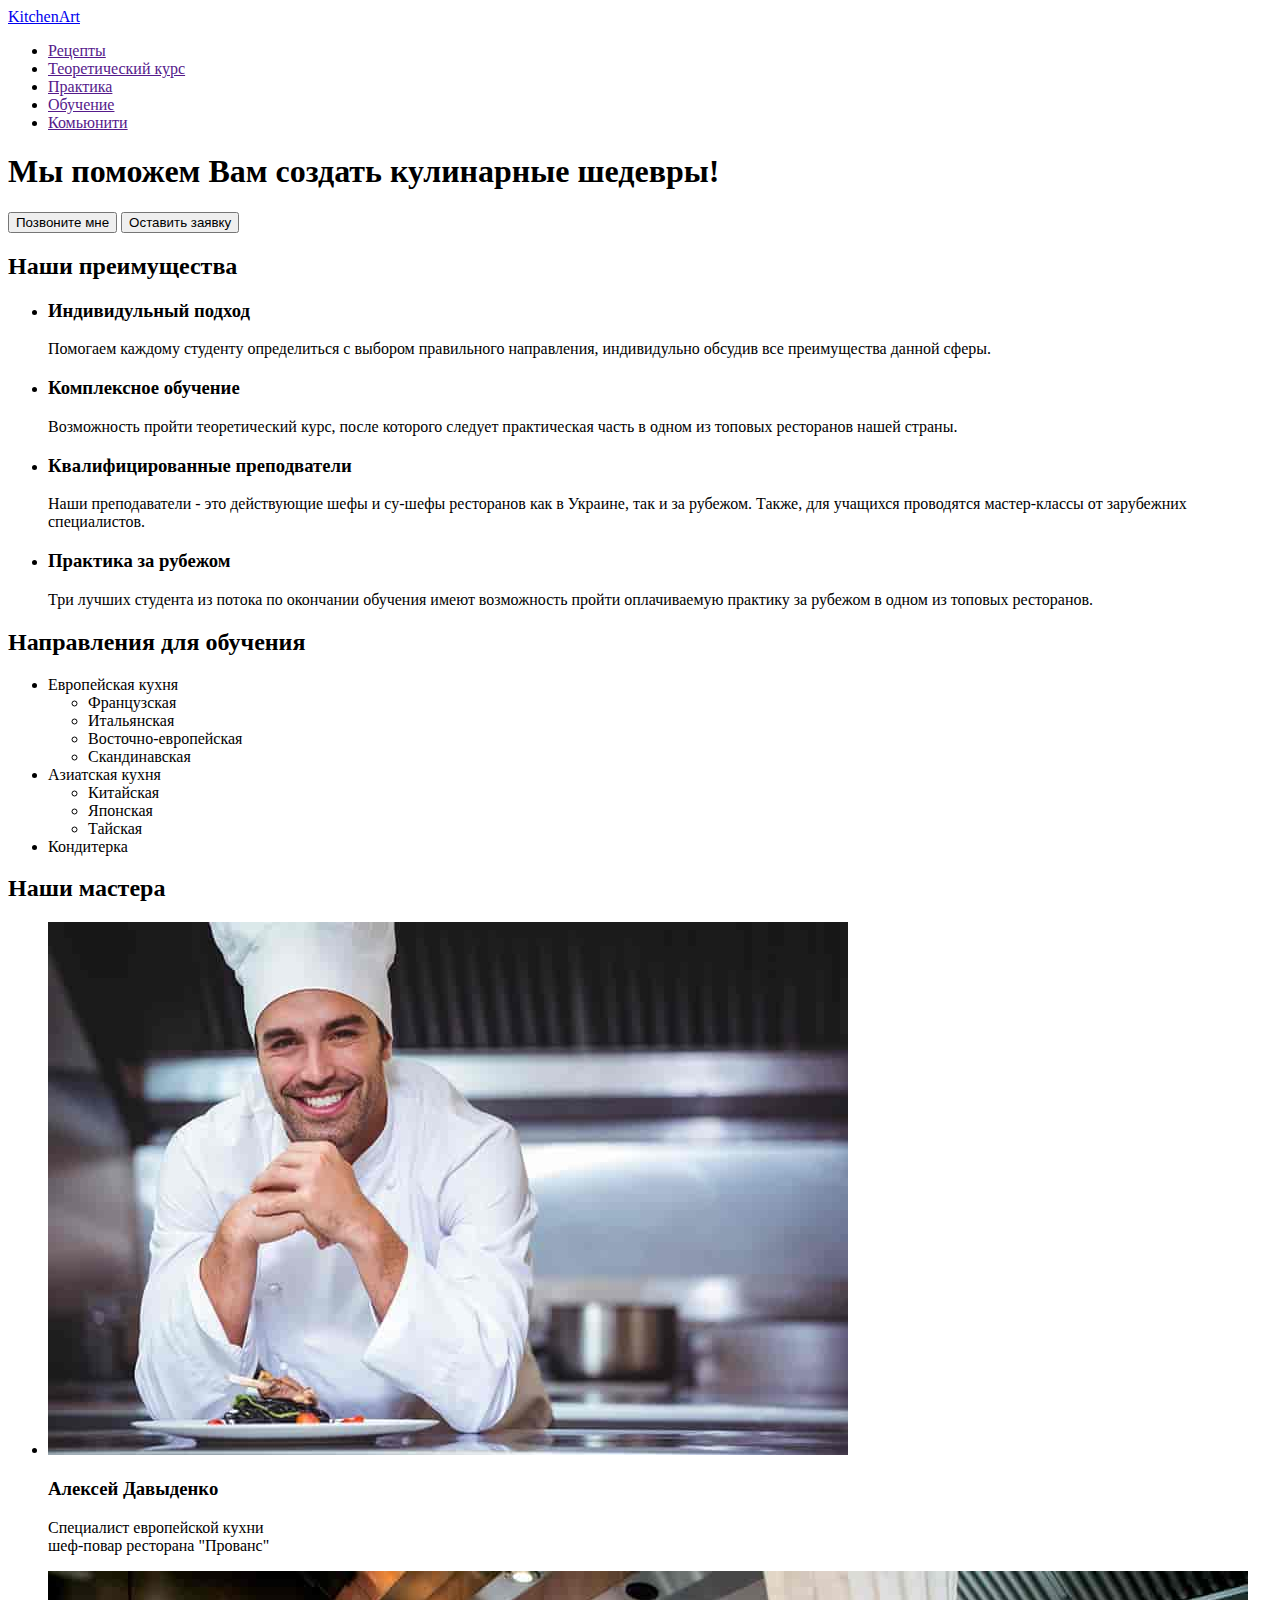
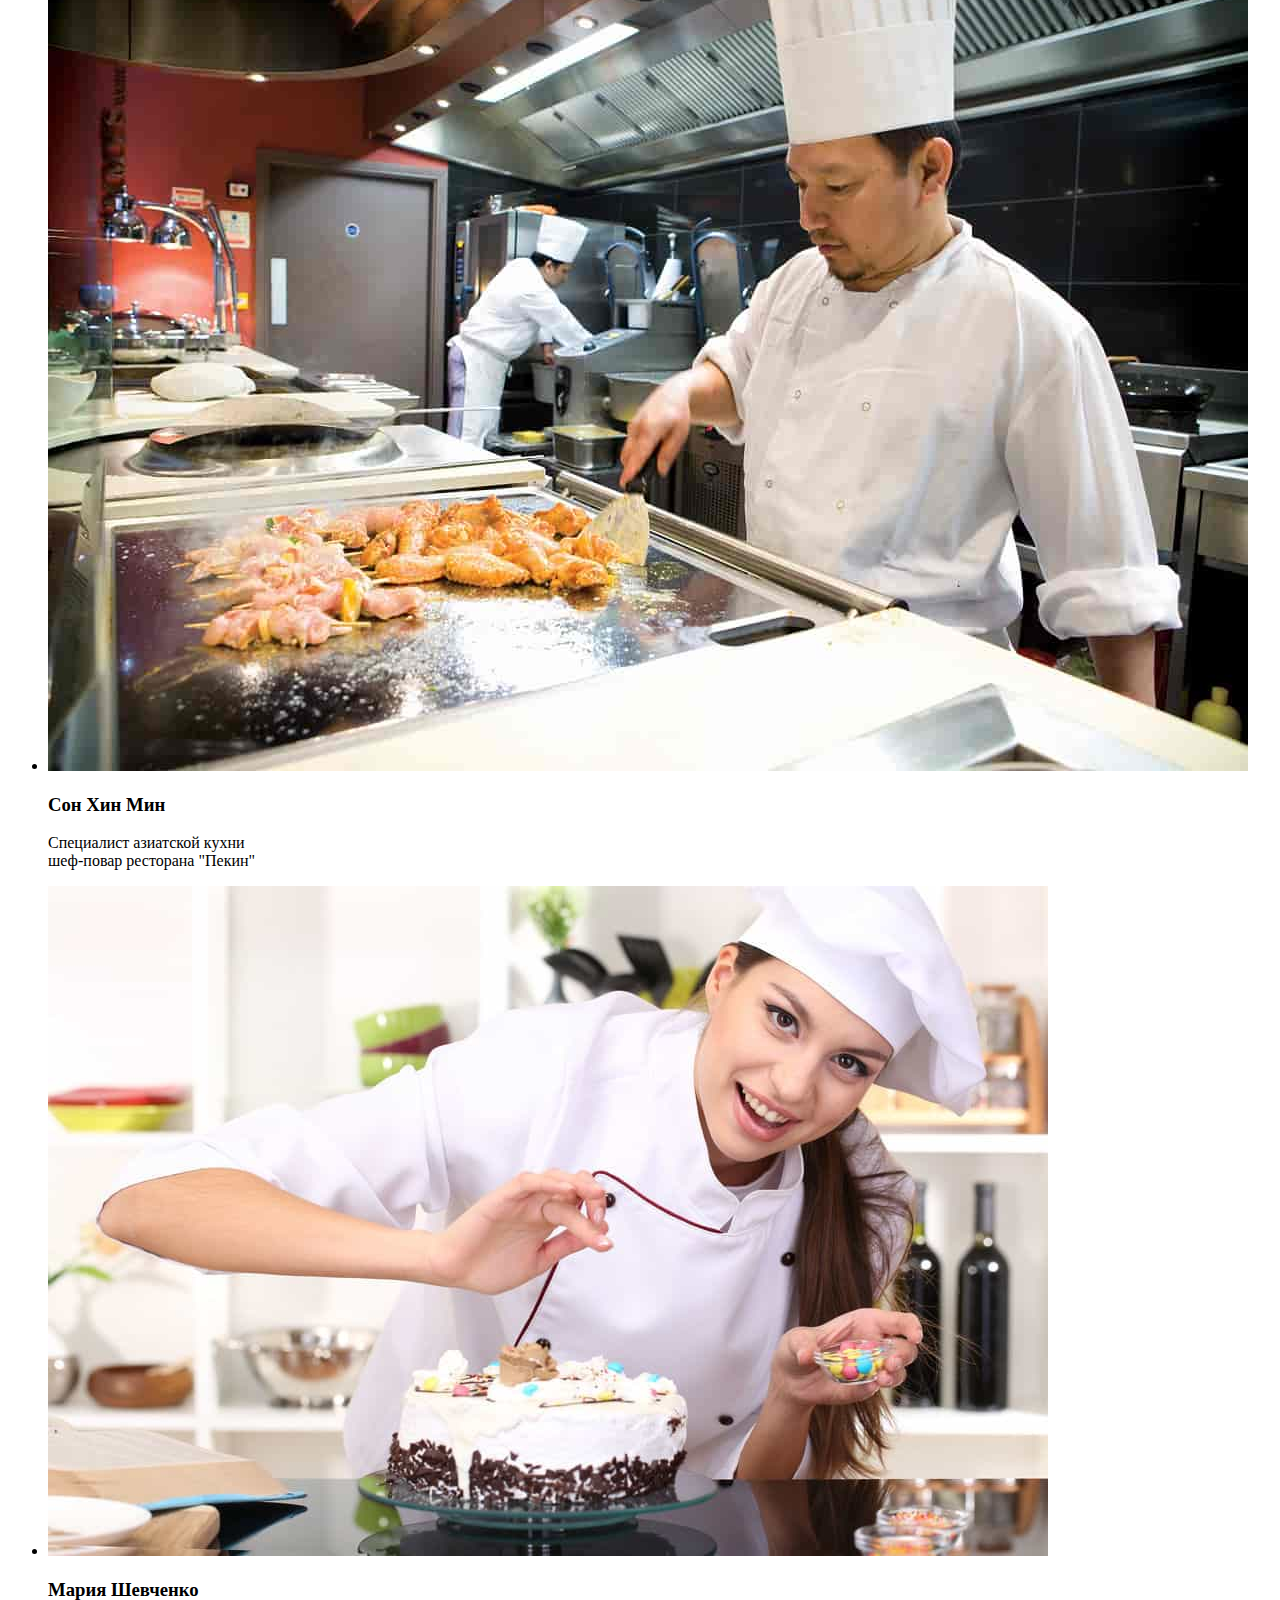
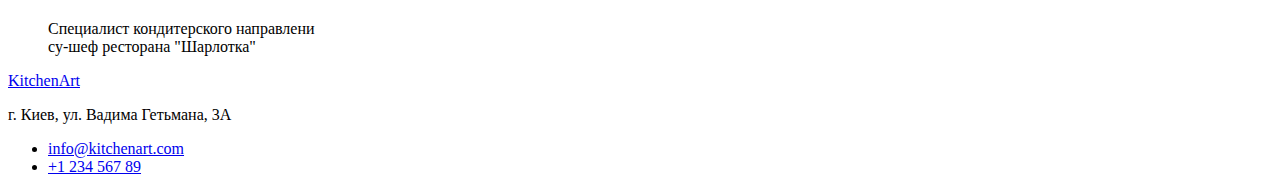
==== index.html @ 57ea6a41 "создает разметку главной страницы" ====
<!DOCTYPE html>
<html lang="ru">
  <head>
    <meta charset="UTF-8" />
    <meta http-equiv="X-UA-Compatible" content="IE=edge" />
    <meta name="viewport" content="width=device-width, initial-scale=1.0" />
    <title lang="en">KitchenArt</title>
  </head>
  <body>
    <header>
      <a href="/index.html">KitchenArt</a>
      <ul>
        <li><a href="">Рецепты</a></li>
        <li><a href="">Теоретический курс</a></li>
        <li><a href="">Практика</a></li>
        <li><a href="">Обучение</a></li>
        <li><a href="">Комьюнити</a></li>
      </ul>
    </header>

    <main>
      <section>
        <h1>Мы поможем Вам создать кулинарные шедевры!</h1>

        <button type="button">Позвоните мне</button>
        <button type="button">Оставить заявку</button>
      </section>

      <section>
        <h2>Наши преимущества</h2>
        <ul>
          <li>
            <h3>Индивидульный подход</h3>
            <p>
              Помогаем каждому студенту определиться с выбором правильного
              направления, индивидульно обсудив все преимущества данной сферы.
            </p>
          </li>
          <li>
            <h3>Комплексное обучение</h3>
            <p>
              Возможность пройти теоретический курс, после которого следует
              практическая часть в одном из топовых ресторанов нашей страны.
            </p>
          </li>
          <li>
            <h3>Квалифицированные преподватели</h3>
            <p>
              Наши преподаватели - это действующие шефы и су-шефы ресторанов как
              в Украине, так и за рубежом. Также, для учащихся проводятся
              мастер-классы от зарубежних специалистов.
            </p>
          </li>
          <li>
            <h3>Практика за рубежом</h3>
            <p>
              Три лучших студента из потока по окончании обучения имеют
              возможность пройти оплачиваемую практику за рубежом в одном из
              топовых ресторанов.
            </p>
          </li>
        </ul>
      </section>

      <section>
        <h2>Направления для обучения</h2>
        <ul>
          <li>Европейская кухня</li>
          <ul>
            <li>Французская</li>
            <li>Итальянская</li>
            <li>Восточно-европейская</li>
            <li>Скандинавская</li>
          </ul>
          <li>Азиатская кухня</li>
          <ul>
            <li>Китайская</li>
            <li>Японская</li>
            <li>Тайская</li>
          </ul>
          <li>Кондитерка</li>
        </ul>
      </section>

      <section>
        <h2>Наши мастера</h2>
        <ul>
          <li>
            <img src="./img/повар1.jpg" alt="повар европейской кухни" />
            <h3>Алексей Давыденко</h3>
            <p>
              Специалист европейской кухни <br />
              шеф-повар ресторана "Прованс"
            </p>
          </li>
          <li>
            <img src="./img/повар2.jpg" alt="повар азиатской кухни" />
            <h3>Сон Хин Мин</h3>
            <p>
              Специалист азиатской кухни <br />
              шеф-повар ресторана "Пекин"
            </p>
          </li>
          <li>
            <img src="./img/кондитер.jpg" alt="женщина-кондитер" />
            <h3>Мария Шевченко</h3>
            <p>
              Специалист кондитерского направлени <br />
              су-шеф ресторана "Шарлотка"
            </p>
          </li>
        </ul>
      </section>
    </main>

    <footer>
      <a href="/index.html">KitchenArt</a>
      <adress>
        <p>г. Киев, ул. Вадима Гетьмана, 3А</p>
        <ul>
          <li><a href="mailto:info@kitchenart.com">info@kitchenart.com</a></li>
          <li><a href="tel:+123456789">+1 234 567 89</a></li>
        </ul>
      </adress>
    </footer>
  </body>
</html>
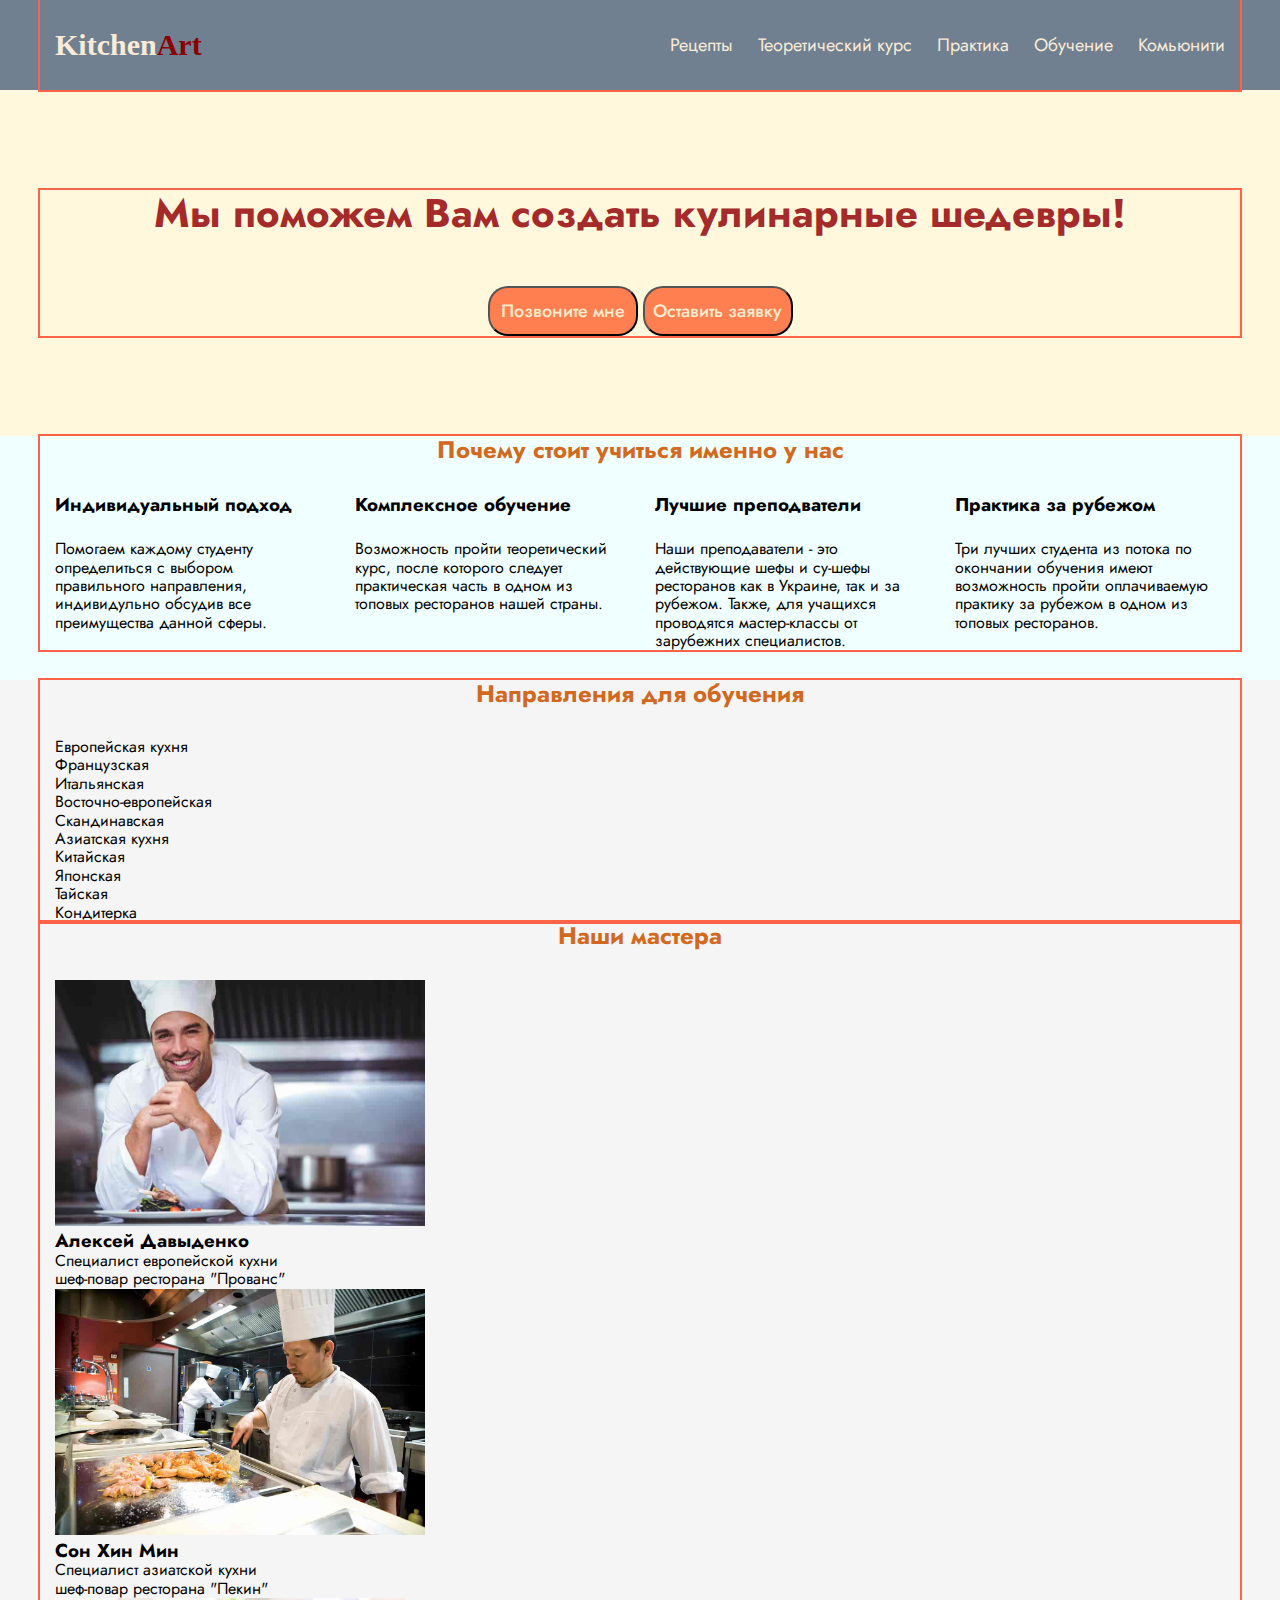
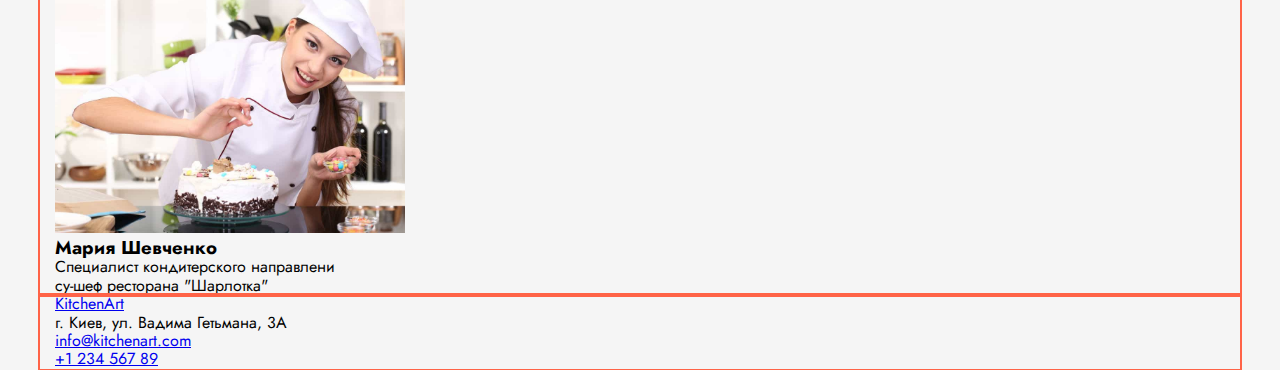
==== commit 7c862242: "создает часть стилей главной страницы" ====
--- a/index.html
+++ b/index.html
@@ -5,123 +5,168 @@
     <meta http-equiv="X-UA-Compatible" content="IE=edge" />
     <meta name="viewport" content="width=device-width, initial-scale=1.0" />
     <title lang="en">KitchenArt</title>
+    <link rel="preconnect" href="https://fonts.googleapis.com" />
+    <link rel="preconnect" href="https://fonts.gstatic.com" crossorigin />
+    <link
+      href="https://fonts.googleapis.com/css2?family=Jost:wght@400;700&family=Roboto+Slab:wght@700&display=swap"
+      rel="stylesheet"
+    />
+    <link
+      rel="stylesheet"
+      href="https://cdnjs.cloudflare.com/ajax/libs/modern-normalize/1.1.0/modern-normalize.min.css"
+    />
+
+    <link rel="stylesheet" href="./css/styles.css"
   </head>
   <body>
-    <header>
-      <a href="/index.html">KitchenArt</a>
-      <ul>
-        <li><a href="">Рецепты</a></li>
-        <li><a href="">Теоретический курс</a></li>
-        <li><a href="">Практика</a></li>
-        <li><a href="">Обучение</a></li>
-        <li><a href="">Комьюнити</a></li>
-      </ul>
+    <!-- Шапка сайта -->
+
+    <header class="header-site">
+      <div class="container header">
+        <a class="logo-icon link" href="/index.html"
+          >Kitchen<span class="logo-part">Art</span></a
+        >
+        <ul class="list menu">
+          <li class="item nav"><a class="link nav" href="">Рецепты</a></li>
+          <li class="item nav">
+            <a class="link nav" href="">Теоретический курс</a>
+          </li>
+          <li class="item nav"><a class="link nav" href="">Практика</a></li>
+          <li class="item nav"><a class="link nav" href="">Обучение</a></li>
+          <li class="item nav"><a class="link nav" href="">Комьюнити</a></li>
+        </ul>
+      </div>
     </header>
 
     <main>
-      <section>
-        <h1>Мы поможем Вам создать кулинарные шедевры!</h1>
+      <section class="section hero">
+        <div class="container hero">
+          <h1 class="title hero">Мы поможем Вам создать кулинарные шедевры!</h1>
 
-        <button type="button">Позвоните мне</button>
-        <button type="button">Оставить заявку</button>
+          <button class="button hero" type="button">Позвоните мне</button>
+          <button class="button hero" type="button">Оставить заявку</button>
+        </div>
+      </section>
+
+      <!-- Наши преимущества -->
+      <section class="section benefits">
+        <div class="container benefits">
+          <h2 class="title section">Почему стоит учиться именно у нас</h2>
+          <ul class="list benefits">
+            <li class="item benefits">
+              <h3 class="title benefits">Индивидуальный подход</h3>
+              <p class="text benefits">
+                Помогаем каждому студенту определиться с выбором правильного
+                направления, индивидульно обсудив все преимущества данной сферы.
+              </p>
+            </li>
+            <li class="item benefits">
+              <h3 class="title benefits">Комплексное обучение</h3>
+              <p class="text benefits">
+                Возможность пройти теоретический курс, после которого следует
+                практическая часть в одном из топовых ресторанов нашей страны.
+              </p>
+            </li>
+            <li class="item benefits">
+              <h3 class="title benefits">Лучшие преподватели</h3>
+              <p class="text benefits">
+                Наши преподаватели - это действующие шефы и су-шефы ресторанов
+                как в Украине, так и за рубежом. Также, для учащихся проводятся
+                мастер-классы от зарубежних специалистов.
+              </p>
+            </li>
+            <li class="item benefits">
+              <h3 class="title benefits">Практика за рубежом</h3>
+              <p class="text benefits">
+                Три лучших студента из потока по окончании обучения имеют
+                возможность пройти оплачиваемую практику за рубежом в одном из
+                топовых ресторанов.
+              </p>
+            </li>
+          </ul>
+        </div>
       </section>
 
       <section>
-        <h2>Наши преимущества</h2>
-        <ul>
-          <li>
-            <h3>Индивидульный подход</h3>
-            <p>
-              Помогаем каждому студенту определиться с выбором правильного
-              направления, индивидульно обсудив все преимущества данной сферы.
-            </p>
-          </li>
-          <li>
-            <h3>Комплексное обучение</h3>
-            <p>
-              Возможность пройти теоретический курс, после которого следует
-              практическая часть в одном из топовых ресторанов нашей страны.
-            </p>
-          </li>
-          <li>
-            <h3>Квалифицированные преподватели</h3>
-            <p>
-              Наши преподаватели - это действующие шефы и су-шефы ресторанов как
-              в Украине, так и за рубежом. Также, для учащихся проводятся
-              мастер-классы от зарубежних специалистов.
-            </p>
-          </li>
-          <li>
-            <h3>Практика за рубежом</h3>
-            <p>
-              Три лучших студента из потока по окончании обучения имеют
-              возможность пройти оплачиваемую практику за рубежом в одном из
-              топовых ресторанов.
-            </p>
-          </li>
-        </ul>
+        <div class="container">
+          <h2 class="title section">Направления для обучения</h2>
+          <ul class="list">
+            <li>Европейская кухня</li>
+            <ul class="list">
+              <li>Французская</li>
+              <li>Итальянская</li>
+              <li>Восточно-европейская</li>
+              <li>Скандинавская</li>
+            </ul>
+            <li>Азиатская кухня</li>
+            <ul class="list">
+              <li>Китайская</li>
+              <li>Японская</li>
+              <li>Тайская</li>
+            </ul>
+            <li>Кондитерка</li>
+          </ul>
+        </div>
       </section>
 
       <section>
-        <h2>Направления для обучения</h2>
-        <ul>
-          <li>Европейская кухня</li>
-          <ul>
-            <li>Французская</li>
-            <li>Итальянская</li>
-            <li>Восточно-европейская</li>
-            <li>Скандинавская</li>
+        <div class="container">
+          <h2 class="title section">Наши мастера</h2>
+          <ul class="list">
+            <li>
+              <img
+                src="./img/повар1.jpg"
+                alt="повар европейской кухни"
+                width="370"
+              />
+              <h3>Алексей Давыденко</h3>
+              <p>
+                Специалист европейской кухни <br />
+                шеф-повар ресторана "Прованс"
+              </p>
+            </li>
+            <li>
+              <img
+                src="./img/повар2.jpg"
+                alt="повар азиатской кухни"
+                width="370"
+              />
+              <h3>Сон Хин Мин</h3>
+              <p>
+                Специалист азиатской кухни <br />
+                шеф-повар ресторана "Пекин"
+              </p>
+            </li>
+            <li>
+              <img
+                src="./img/кондитер.jpg"
+                alt="женщина-кондитер"
+                width="350"
+              />
+              <h3>Мария Шевченко</h3>
+              <p>
+                Специалист кондитерского направлени <br />
+                су-шеф ресторана "Шарлотка"
+              </p>
+            </li>
           </ul>
-          <li>Азиатская кухня</li>
-          <ul>
-            <li>Китайская</li>
-            <li>Японская</li>
-            <li>Тайская</li>
-          </ul>
-          <li>Кондитерка</li>
-        </ul>
-      </section>
-
-      <section>
-        <h2>Наши мастера</h2>
-        <ul>
-          <li>
-            <img src="./img/повар1.jpg" alt="повар европейской кухни" />
-            <h3>Алексей Давыденко</h3>
-            <p>
-              Специалист европейской кухни <br />
-              шеф-повар ресторана "Прованс"
-            </p>
-          </li>
-          <li>
-            <img src="./img/повар2.jpg" alt="повар азиатской кухни" />
-            <h3>Сон Хин Мин</h3>
-            <p>
-              Специалист азиатской кухни <br />
-              шеф-повар ресторана "Пекин"
-            </p>
-          </li>
-          <li>
-            <img src="./img/кондитер.jpg" alt="женщина-кондитер" />
-            <h3>Мария Шевченко</h3>
-            <p>
-              Специалист кондитерского направлени <br />
-              су-шеф ресторана "Шарлотка"
-            </p>
-          </li>
-        </ul>
+        </div>
       </section>
     </main>
 
     <footer>
-      <a href="/index.html">KitchenArt</a>
-      <adress>
-        <p>г. Киев, ул. Вадима Гетьмана, 3А</p>
-        <ul>
-          <li><a href="mailto:info@kitchenart.com">info@kitchenart.com</a></li>
-          <li><a href="tel:+123456789">+1 234 567 89</a></li>
-        </ul>
-      </adress>
+      <div class="container">
+        <a href="/index.html">KitchenArt</a>
+        <adress>
+          <p>г. Киев, ул. Вадима Гетьмана, 3А</p>
+          <ul class="list">
+            <li>
+              <a href="mailto:info@kitchenart.com">info@kitchenart.com</a>
+            </li>
+            <li><a href="tel:+123456789">+1 234 567 89</a></li>
+          </ul>
+        </adress>
+      </div>
     </footer>
   </body>
 </html>
--- a/css/styles.css
+++ b/css/styles.css
@@ -0,0 +1,146 @@
+body {
+    margin: 0;
+    font-family: 'Jost', sans-serif;
+    background-color:whitesmoke;
+}
+    
+/* Утилиты */
+h1, h2, h3, h4, h5, h6,
+p {
+    margin:0;
+    padding: 0;
+}
+
+
+.list {
+    list-style: none;
+    padding: 0;
+    margin: 0;
+}
+
+.link {
+    text-decoration: none;
+}
+
+.container {
+    width: 1200px;
+    margin-left: auto;
+    margin-right: auto;
+    padding-left: 15px;
+    padding-right: 15px;
+    outline: 2px solid tomato;
+}
+
+
+  /* Хедер */
+
+.header-site {
+    background-color:slategray;
+}
+
+.container.header {
+    display: flex;
+    height: 90px;
+    align-items: center;
+}
+
+.logo-icon {
+    font-weight: bold;
+    font-size: 30px;
+    font-family: 'Roboto+Slab', serif ;
+    color:antiquewhite;
+}
+
+.logo-part {
+    color:darkred;  
+}
+
+.list.menu {
+    display: flex;
+    margin-left: auto;
+}
+
+.item.nav {
+    margin-right: 25px;
+}
+
+.item.nav:last-child {
+    margin-right: 0px;
+}
+
+.link.nav {
+    display: block;
+    padding-top: 25px;
+    padding-bottom: 25px;
+    color:antiquewhite;
+    font-size: 18px;  
+}
+
+.link.nav:hover,
+.link.nav:focus {
+color: coral;
+}
+
+.section.hero {
+    text-align: center;
+    padding-top: 100px;
+    padding-bottom: 100px;
+    background-color:cornsilk;
+}
+
+.title.hero {
+    font-size: 40px;
+    color: brown;
+    margin-bottom: 50px;
+}
+
+.button.hero {  
+    border-radius: 20px;
+     min-width: 150px;
+    min-height: 50px;
+    font-weight: 500;
+    background-color:coral;
+    color: blanchedalmond ;
+    font-size: 18px;
+    cursor: pointer;
+}
+
+.button.hero:hover,
+.button.hero:focus {
+    background-color:slategray;
+    color: black;
+}
+
+.section.benefits {
+    background-color: azure;
+    padding-bottom: 30px;
+}
+
+.title.section {
+    color:chocolate;
+    text-align: center;
+    margin-bottom: 30px;
+}
+
+.list.benefits {
+    display: flex;
+    flex-wrap: wrap;
+}
+
+.item.benefits {
+    width: 270px;
+    margin-right: 30px;
+}
+
+.item.benefits:last-child {
+    margin-right: 0;
+}
+
+
+.title.benefits {
+    margin-bottom: 25px;
+}
+
+
+
+
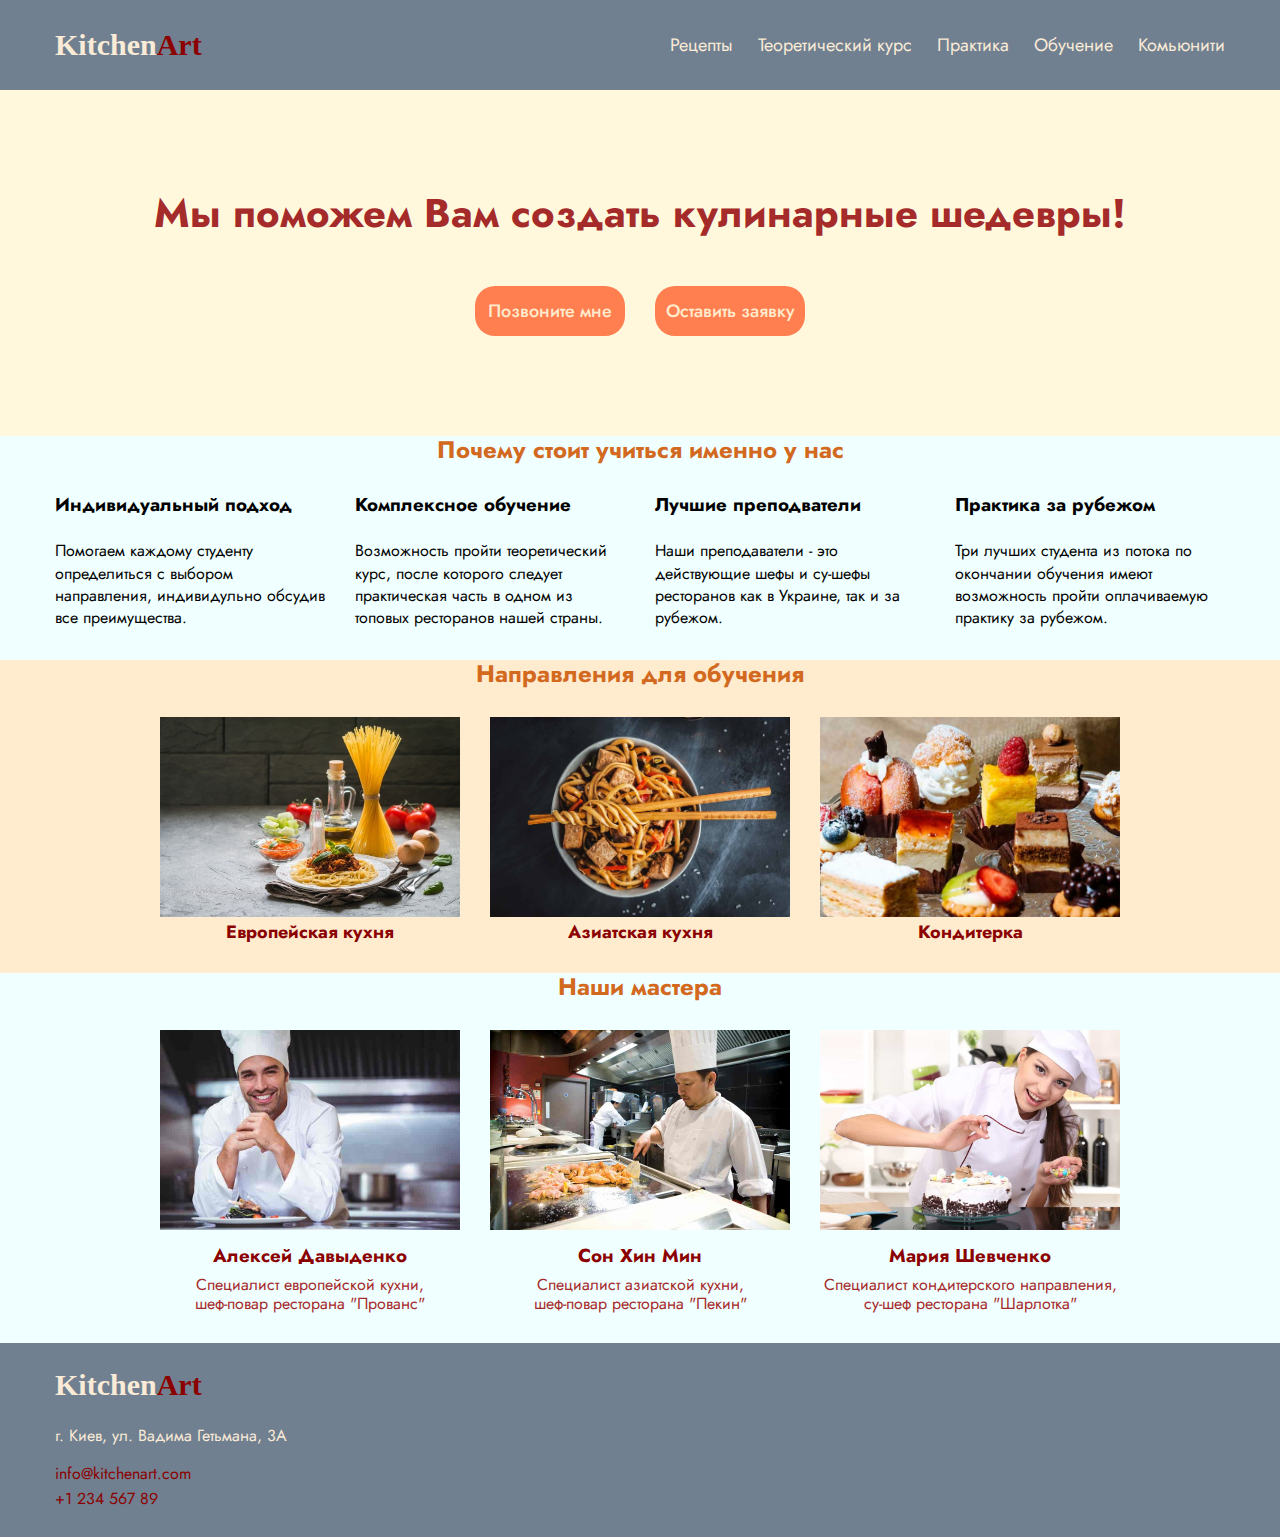
==== commit b4c58a31: "добавляет стили геометрию на главную страницу" ====
--- a/index.html
+++ b/index.html
@@ -56,8 +56,8 @@
             <li class="item benefits">
               <h3 class="title benefits">Индивидуальный подход</h3>
               <p class="text benefits">
-                Помогаем каждому студенту определиться с выбором правильного
-                направления, индивидульно обсудив все преимущества данной сферы.
+                Помогаем каждому студенту определиться с выбором направления,
+                индивидульно обсудив все преимущества.
               </p>
             </li>
             <li class="item benefits">
@@ -71,81 +71,105 @@
               <h3 class="title benefits">Лучшие преподватели</h3>
               <p class="text benefits">
                 Наши преподаватели - это действующие шефы и су-шефы ресторанов
-                как в Украине, так и за рубежом. Также, для учащихся проводятся
-                мастер-классы от зарубежних специалистов.
+                как в Украине, так и за рубежом.
               </p>
             </li>
             <li class="item benefits">
               <h3 class="title benefits">Практика за рубежом</h3>
               <p class="text benefits">
                 Три лучших студента из потока по окончании обучения имеют
-                возможность пройти оплачиваемую практику за рубежом в одном из
-                топовых ресторанов.
-              </p>
-            </li>
-          </ul>
-        </div>
-      </section>
-
-      <section>
-        <div class="container">
+                возможность пройти оплачиваемую практику за рубежом.
+              </p>
+            </li>
+          </ul>
+        </div>
+      </section>
+
+      <!-- __________________________
+
+      Направления для обученияя
+      __________________________ -->
+
+      <section class="section ways">
+        <div class="container ways">
           <h2 class="title section">Направления для обучения</h2>
-          <ul class="list">
-            <li>Европейская кухня</li>
-            <ul class="list">
-              <li>Французская</li>
-              <li>Итальянская</li>
-              <li>Восточно-европейская</li>
-              <li>Скандинавская</li>
-            </ul>
-            <li>Азиатская кухня</li>
-            <ul class="list">
-              <li>Китайская</li>
-              <li>Японская</li>
-              <li>Тайская</li>
-            </ul>
-            <li>Кондитерка</li>
-          </ul>
-        </div>
-      </section>
-
-      <section>
-        <div class="container">
+          <ul class="list ways">
+            <li class="item ways">
+              <img
+                src="./img/европейская.jpg"
+                alt="блюдо европейской кухни"
+                width="300"
+                height="200"
+              />
+              Европейская кухня
+            </li>
+
+            <li class="item ways">
+              <img
+                src="./img/азиатская.jpg"
+                alt="блюдо азиатской кухни"
+                width="300"
+                height="200"
+              />Азиатская кухня
+            </li>
+
+            <li class="item ways">
+              <img
+                src="./img/кондитерка.jpg"
+                alt="пирожные"
+                width="300"
+                height="200"
+              />Кондитерка
+            </li>
+          </ul>
+        </div>
+      </section>
+
+      <!-- __________________________
+
+      Наши мастера
+      __________________________ -->
+
+      <section class="section masters">
+        <div class="container masters">
           <h2 class="title section">Наши мастера</h2>
-          <ul class="list">
-            <li>
+          <ul class="list masters">
+            <li class="item masters">
               <img
                 src="./img/повар1.jpg"
                 alt="повар европейской кухни"
-                width="370"
-              />
-              <h3>Алексей Давыденко</h3>
-              <p>
-                Специалист европейской кухни <br />
+                width="300"
+                height="200"
+              />
+              <h3 class="title masters">Алексей Давыденко</h3>
+              <p class="text masters">
+                Специалист европейской кухни, <br />
                 шеф-повар ресторана "Прованс"
               </p>
             </li>
-            <li>
+            <li class="item masters">
               <img
                 src="./img/повар2.jpg"
                 alt="повар азиатской кухни"
-                width="370"
-              />
-              <h3>Сон Хин Мин</h3>
-              <p>
-                Специалист азиатской кухни <br />
+                width="300"
+                height="200"
+              />
+              <h3 class="title masters">Сон Хин Мин</h3>
+              <p class="text masters">
+                Специалист азиатской кухни, <br />
                 шеф-повар ресторана "Пекин"
               </p>
             </li>
-            <li>
+            <li class="item masters">
               <img
                 src="./img/кондитер.jpg"
                 alt="женщина-кондитер"
-                width="350"
-              />
-              <h3>Мария Шевченко</h3>
-              <p>
-                Специалист кондитерского направлени <br />
+                width="300"
+                height="200"
+              />
+              <h3 class="title masters">Мария Шевченко</h3>
+              <p class="text masters">
+                Специалист кондитерского направления, <br />
                 су-шеф ресторана "Шарлотка"
               </p>
             </li>
@@ -154,16 +178,22 @@
       </section>
     </main>
 
-    <footer>
-      <div class="container">
-        <a href="/index.html">KitchenArt</a>
-        <adress>
-          <p>г. Киев, ул. Вадима Гетьмана, 3А</p>
-          <ul class="list">
-            <li>
-              <a href="mailto:info@kitchenart.com">info@kitchenart.com</a>
-            </li>
-            <li><a href="tel:+123456789">+1 234 567 89</a></li>
+    <footer class="section footer">
+      <div class="container footer">
+        <a class="logo-icon link" href="/index.html"
+          >Kitchen<span class="logo-part">Art</span></a
+        >
+        <adress class="adress footer">
+          <p class="text footer">г. Киев, ул. Вадима Гетьмана, 3А</p>
+          <ul class="list footer">
+            <li class="item footer">
+              <a class="link adress" href="mailto:info@kitchenart.com"
+                >info@kitchenart.com</a
+              >
+            </li>
+            <li class="item footer">
+              <a class="link adress" href="tel:+123456789">+1 234 567 89</a>
+            </li>
           </ul>
         </adress>
       </div>
--- a/css/styles.css
+++ b/css/styles.css
@@ -28,7 +28,7 @@
     margin-right: auto;
     padding-left: 15px;
     padding-right: 15px;
-    outline: 2px solid tomato;
+    /* outline: 2px solid tomato; */
 }
 
 
@@ -45,6 +45,7 @@
 }
 
 .logo-icon {
+    display: block;
     font-weight: bold;
     font-size: 30px;
     font-family: 'Roboto+Slab', serif ;
@@ -95,14 +96,20 @@
 }
 
 .button.hero {  
+    margin-right: 25px;
     border-radius: 20px;
      min-width: 150px;
     min-height: 50px;
     font-weight: 500;
     background-color:coral;
+    border-color: transparent;
     color: blanchedalmond ;
     font-size: 18px;
     cursor: pointer;
+}
+
+.button.hero:last-child {
+    margin-right: 0;
 }
 
 .button.hero:hover,
@@ -141,6 +148,93 @@
     margin-bottom: 25px;
 }
 
-
-
-
+.text.benefits {
+    line-height: 1.4;
+}
+
+
+.section.ways {
+    padding-bottom: 30px;
+    background-color: blanchedalmond;
+}
+
+.list.ways {
+    display: flex;
+    flex-wrap: wrap;
+    justify-content: center;
+    text-align: center;
+}
+
+.item.ways {
+    width:300px;
+    margin-right:30px;
+    color:darkred;
+    font-weight: bold;
+    font-size: 18px;
+}
+
+.item.ways:last-child {
+    margin-right: 0;
+}
+
+.section.masters {
+    background-color: azure;
+    padding-bottom: 30px;
+}
+
+.container.masters {
+    text-align: center;
+}
+
+.list.masters {
+    display: flex;
+    flex-wrap: wrap;
+    justify-content: center;
+}
+
+.item.masters {
+    margin-right:30px;
+}
+
+.item.masters:last-child {
+    margin-right: 0;
+}
+
+.title.masters {
+    margin-top: 10px;
+    margin-bottom: 10px;
+    color: darkred;
+}
+
+.text.masters {
+    color: brown;
+}
+
+.section.footer {
+    padding-top: 25px;
+    padding-bottom: 25px;
+    background-color: slategray;
+}
+
+
+.container.footer > .logo-icon {
+    margin-bottom: 25px;
+}
+
+
+.text.footer {
+    color:antiquewhite;
+    margin-bottom: 15px;
+}
+
+.link.adress {
+    font-size: 16px;
+    line-height: 1.6;
+    color: darkred; 
+}
+
+
+
+
+
+
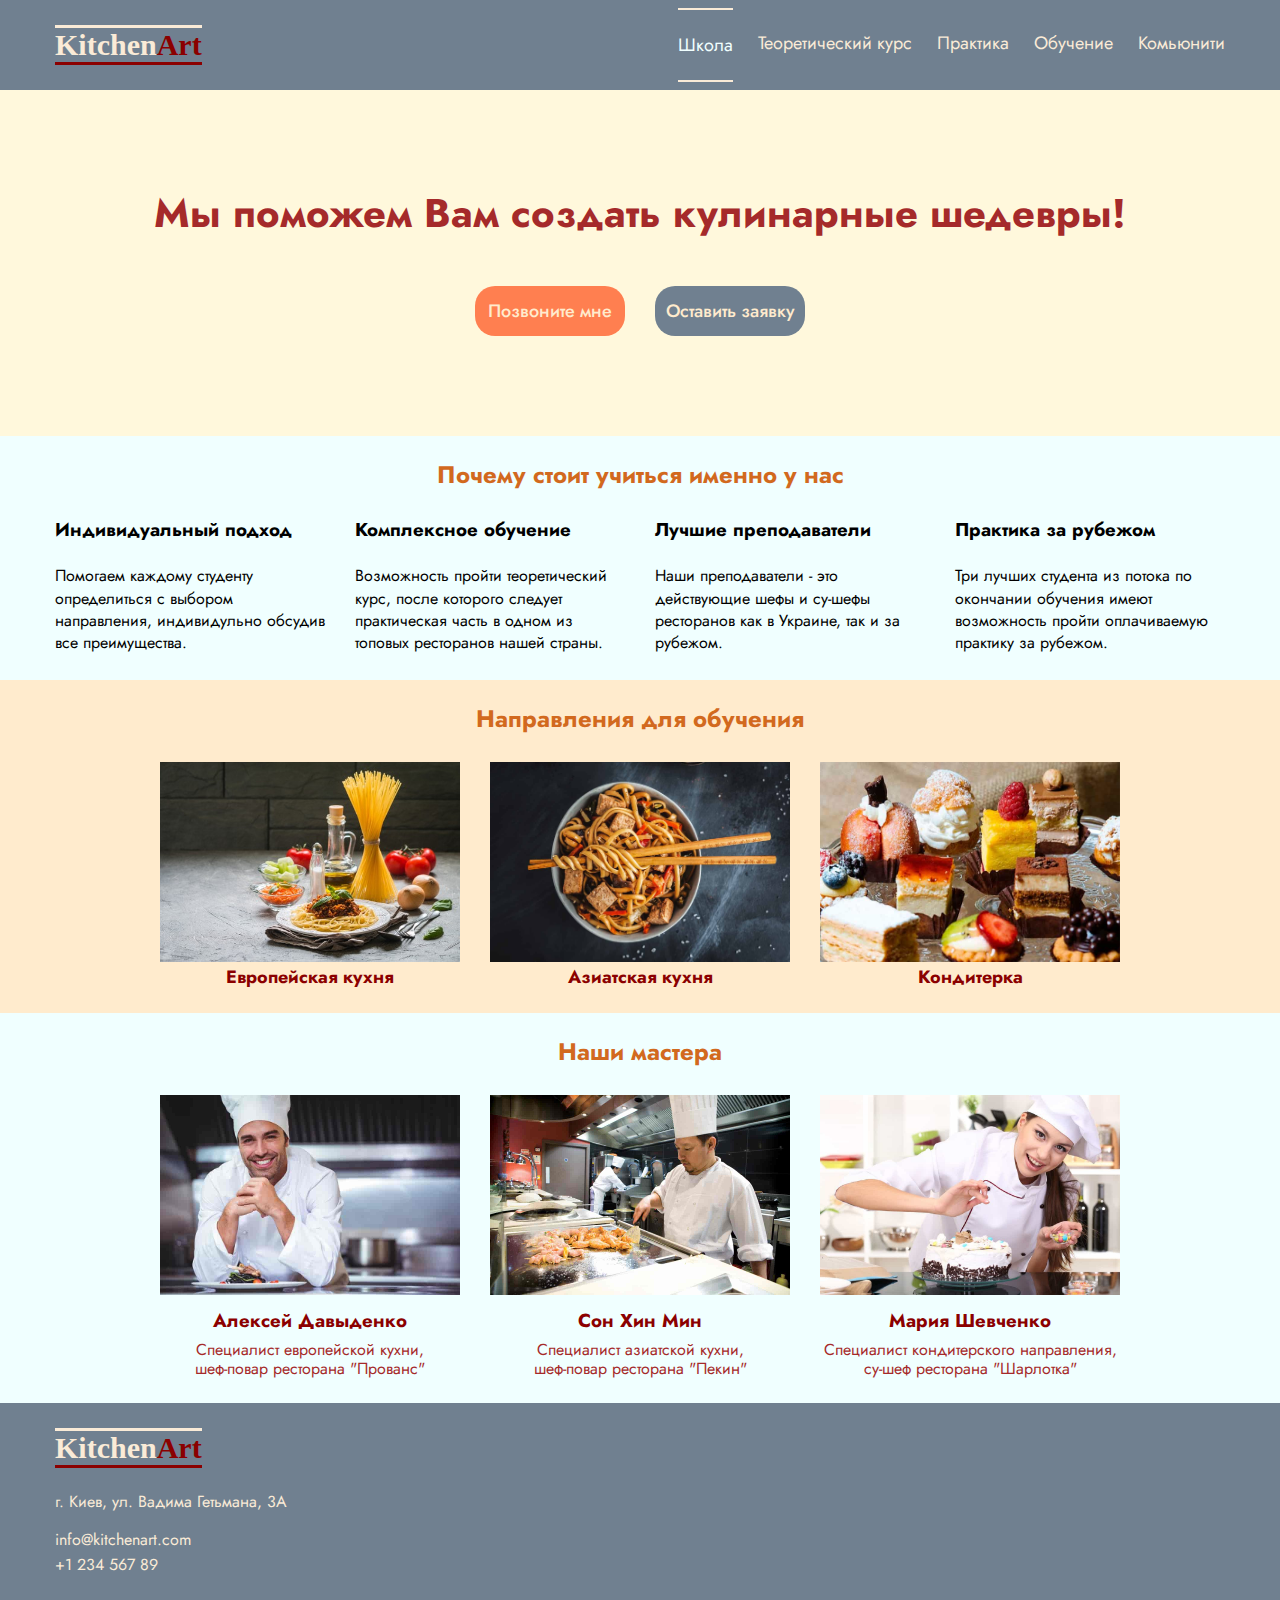
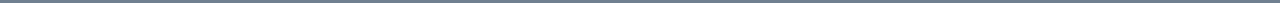
==== commit a364d6be: "редактирует файл" ====
--- a/index.html
+++ b/index.html
@@ -27,9 +27,11 @@
           >Kitchen<span class="logo-part">Art</span></a
         >
         <ul class="list menu">
-          <li class="item nav"><a class="link nav" href="">Рецепты</a></li>
           <li class="item nav">
-            <a class="link nav" href="">Теоретический курс</a>
+            <a class="link nav current" href="./index.html">Школа</a>
+          </li>
+          <li class="item nav">
+            <a class="link nav" href="./theory.html">Теоретический курс</a>
           </li>
           <li class="item nav"><a class="link nav" href="">Практика</a></li>
           <li class="item nav"><a class="link nav" href="">Обучение</a></li>
@@ -43,8 +45,10 @@
         <div class="container hero">
           <h1 class="title hero">Мы поможем Вам создать кулинарные шедевры!</h1>
 
-          <button class="button hero" type="button">Позвоните мне</button>
-          <button class="button hero" type="button">Оставить заявку</button>
+          <button class="button-hero" type="button">Позвоните мне</button>
+          <button class="button-hero other" type="button">
+            Оставить заявку
+          </button>
         </div>
       </section>
 
@@ -68,7 +72,7 @@
               </p>
             </li>
             <li class="item benefits">
-              <h3 class="title benefits">Лучшие преподватели</h3>
+              <h3 class="title benefits">Лучшие преподаватели</h3>
               <p class="text benefits">
                 Наши преподаватели - это действующие шефы и су-шефы ресторанов
                 как в Украине, так и за рубежом.
@@ -177,6 +181,11 @@
         </div>
       </section>
     </main>
+
+    <!-- __________________________
+
+    Футер
+    ___________________________ -->
 
     <footer class="section footer">
       <div class="container footer">
--- a/css/styles.css
+++ b/css/styles.css
@@ -45,8 +45,10 @@
 }
 
 .logo-icon {
-    display: block;
+    display: inline-block;
     font-weight: bold;
+    border-top: 3px solid antiquewhite;
+    border-bottom: 3px solid  darkred;
     font-size: 30px;
     font-family: 'Roboto+Slab', serif ;
     color:antiquewhite;
@@ -64,6 +66,7 @@
 .item.nav {
     margin-right: 25px;
 }
+
 
 .item.nav:last-child {
     margin-right: 0px;
@@ -80,6 +83,12 @@
 .link.nav:hover,
 .link.nav:focus {
 color: coral;
+}
+
+.item.nav .current {
+    border-bottom: 2px solid antiquewhite;
+    border-top: 2px solid antiquewhite;
+    color:azure;
 }
 
 .section.hero {
@@ -95,7 +104,7 @@
     margin-bottom: 50px;
 }
 
-.button.hero {  
+.button-hero {  
     margin-right: 25px;
     border-radius: 20px;
      min-width: 150px;
@@ -108,19 +117,31 @@
     cursor: pointer;
 }
 
-.button.hero:last-child {
-    margin-right: 0;
-}
-
-.button.hero:hover,
-.button.hero:focus {
+.button-hero.other {
+    background-color:slategray; 
+}
+
+.button-hero.other:hover,
+.button-hero.other:focus {
+    background-color:coral; 
+}
+
+.button-hero:last-child {
+    margin-right: 0;
+}
+
+.button-hero:hover,
+.button-hero:focus {
     background-color:slategray;
     color: black;
 }
 
+/* Наши преимущества */
+
 .section.benefits {
     background-color: azure;
-    padding-bottom: 30px;
+    padding-bottom: 25px;
+    padding-top: 25px;
 }
 
 .title.section {
@@ -153,8 +174,12 @@
 }
 
 
+
+/* Наши направления */
+
 .section.ways {
-    padding-bottom: 30px;
+    padding-bottom: 25px;
+    padding-top: 25px;
     background-color: blanchedalmond;
 }
 
@@ -177,9 +202,15 @@
     margin-right: 0;
 }
 
-.section.masters {
+
+/* Наши мастера */
+
+.section.masters { 
+
+    padding-bottom: 25px;
+    padding-top: 25px;
+
     background-color: azure;
-    padding-bottom: 30px;
 }
 
 .container.masters {
@@ -206,6 +237,8 @@
     color: darkred;
 }
 
+/* ФУТЕР */
+
 .text.masters {
     color: brown;
 }
@@ -230,11 +263,10 @@
 .link.adress {
     font-size: 16px;
     line-height: 1.6;
-    color: darkred; 
-}
-
-
-
-
-
-
+    color:antiquewhite;
+}
+
+.link.adress:hover,
+.link.adress:focus {
+    color: coral;
+}
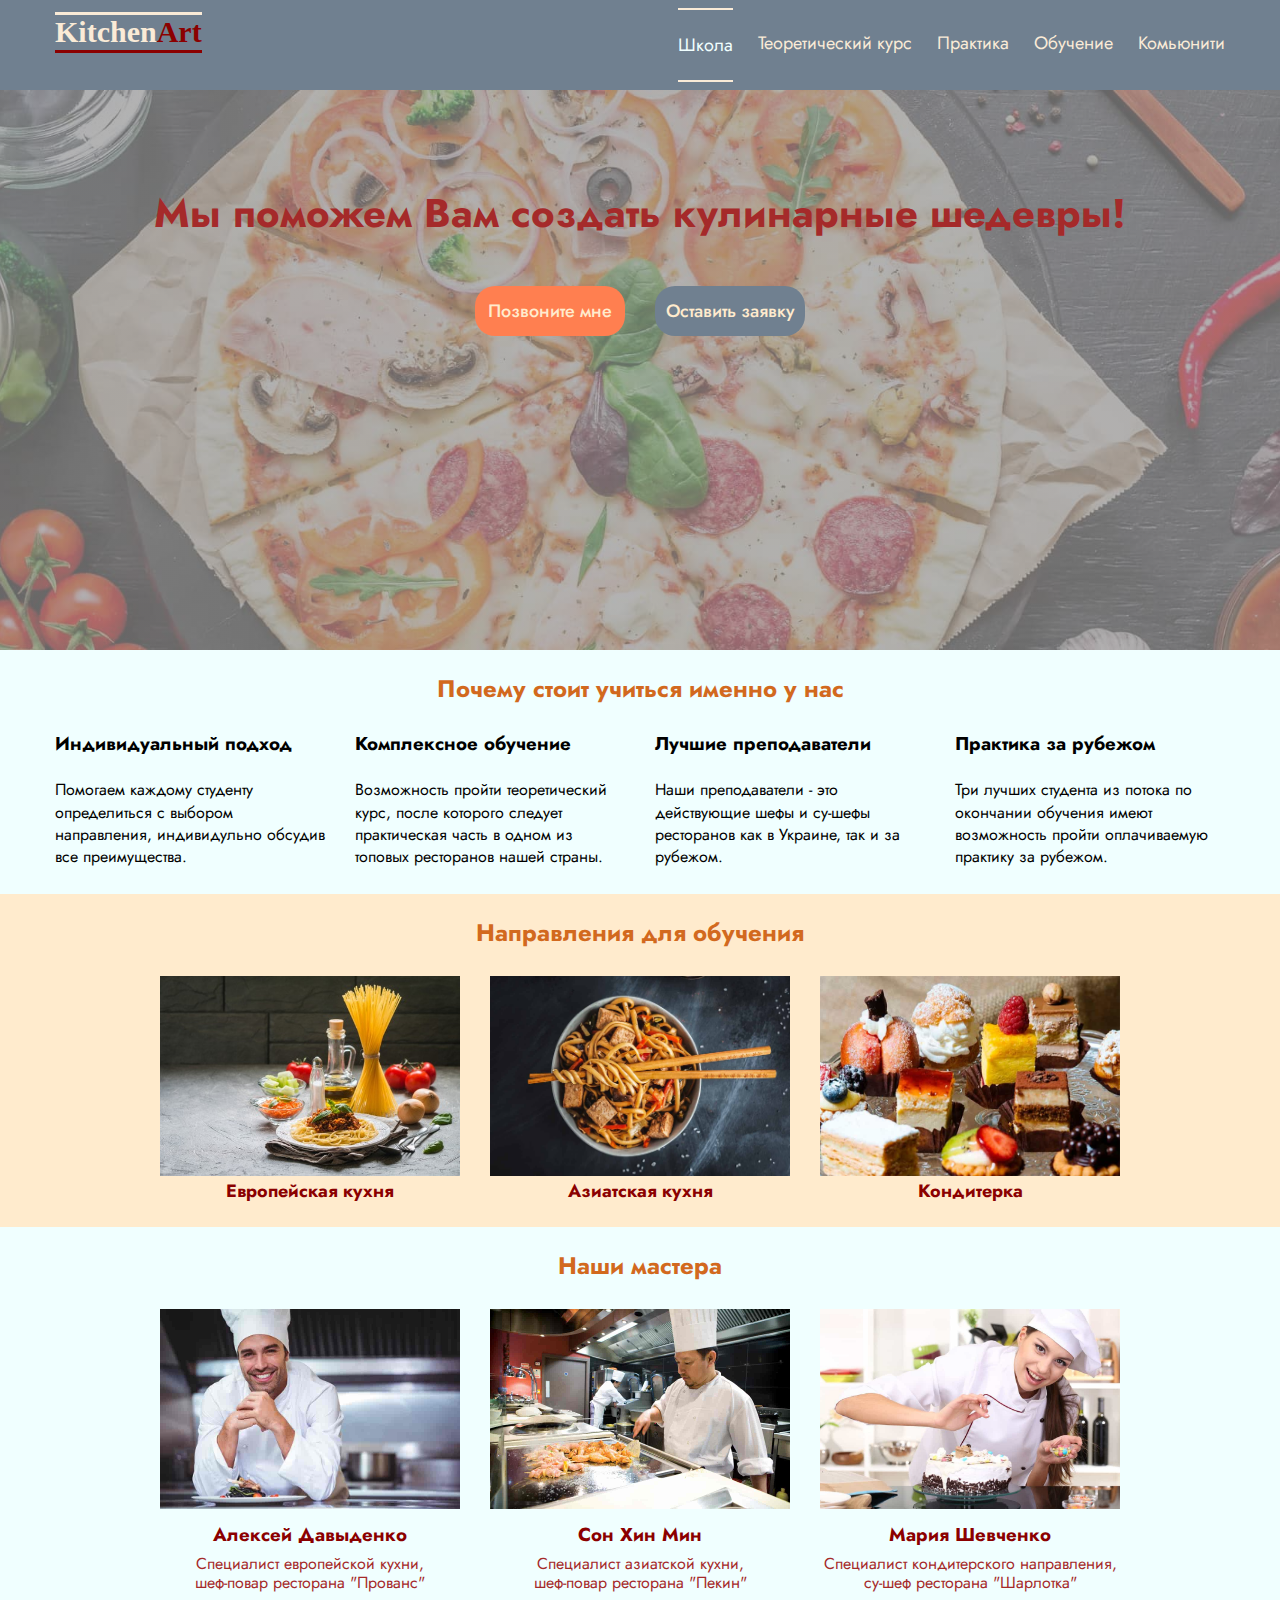
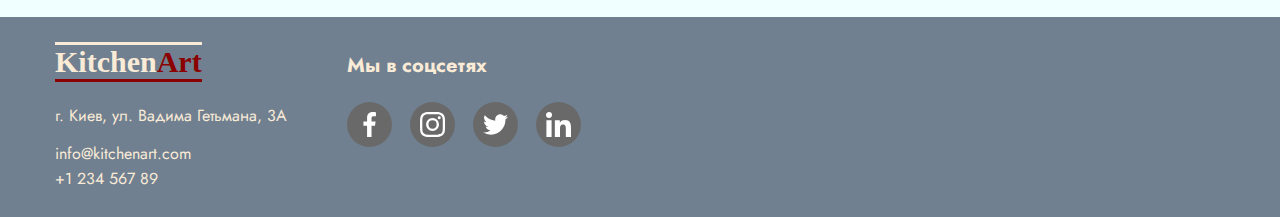
==== commit 21c025f1: "добавляет svg/img" ====
--- a/index.html
+++ b/index.html
@@ -189,22 +189,58 @@
 
     <footer class="section footer">
       <div class="container footer">
-        <a class="logo-icon link" href="/index.html"
-          >Kitchen<span class="logo-part">Art</span></a
-        >
-        <adress class="adress footer">
-          <p class="text footer">г. Киев, ул. Вадима Гетьмана, 3А</p>
-          <ul class="list footer">
-            <li class="item footer">
-              <a class="link adress" href="mailto:info@kitchenart.com"
-                >info@kitchenart.com</a
-              >
-            </li>
-            <li class="item footer">
-              <a class="link adress" href="tel:+123456789">+1 234 567 89</a>
-            </li>
-          </ul>
-        </adress>
+        <div class="box-adress">
+          <a class="logo-icon link" href="/index.html"
+            >Kitchen<span class="logo-part">Art</span></a
+          >
+          <adress class="adress footer">
+            <p class="text footer">г. Киев, ул. Вадима Гетьмана, 3А</p>
+            <ul class="list footer">
+              <li class="item footer">
+                <a class="link adress" href="mailto:info@kitchenart.com"
+                  >info@kitchenart.com</a
+                >
+              </li>
+              <li class="item footer">
+                <a class="link adress" href="tel:+123456789">+1 234 567 89</a>
+              </li>
+            </ul>
+          </adress>
+        </div>
+
+        <div class="box-networks">
+          <h3 class="title-networks">Мы в соцсетях</h3>
+          <ul class="list networks">
+            <li class="item networks facebook">
+              <a href="" class="link networks facebook">
+                <svg class="icon facebook" width="25px" height="25px">
+                  <use href="./img/symbol-defs.svg#icon-facebook"></use>
+                </svg>
+              </a>
+            </li>
+            <li class="item networks instagram">
+              <a href="" class="link networks instagram">
+                <svg class="icon facebook" width="25px" height="25px">
+                  <use href="./img/symbol-defs.svg#icon-instagram"></use>
+                </svg>
+              </a>
+            </li>
+            <li class="item networks twitter">
+              <a href="" class="link networks twitter">
+                <svg class="icon facebook" width="25px" height="25px">
+                  <use href="./img/symbol-defs.svg#icon-twitter"></use>
+                </svg>
+              </a>
+            </li>
+            <li class="item networks linkedin">
+              <a href="" class="link networks linkedin">
+                <svg class="icon facebook" width="25px" height="25px">
+                  <use href="./img/symbol-defs.svg#icon-linkedin"></use>
+                </svg>
+              </a>
+            </li>
+          </ul>
+        </div>
       </div>
     </footer>
   </body>
--- a/css/styles.css
+++ b/css/styles.css
@@ -92,11 +92,42 @@
 }
 
 .section.hero {
+    max-width: 1600px;
+    min-height: 560px;
+    margin-left: auto;
+    margin-right: auto;
     text-align: center;
     padding-top: 100px;
     padding-bottom: 100px;
     background-color:cornsilk;
-}
+    background-image: linear-gradient(to right, rgba(146, 146, 146, 0.7), rgba(146, 146, 146, 0.7)),
+    url(../img/hero-title.jpg);
+    background-position: center;
+    background-size: cover;
+    background-repeat: no-repeat;
+   
+}
+
+
+/* .section.hero {
+    max-width: 1600px;
+    min-height: 600px;
+    margin-left: auto;
+    margin-right: auto;
+    padding-top: 200px;
+    padding-bottom: 200px;
+    text-align: center;
+    background-color: var(--secondary-background-color);
+    background-image: linear-gradient(to right, rgba(47, 48, 58, 0.4), rgba(47, 48, 58, 0.4)),
+        url(../images/hero-img.jpg);
+
+    background-repeat: no-repeat;
+    background-size: cover;
+    background-position: center;
+
+} */
+
+
 
 .title.hero {
     font-size: 40px;
@@ -239,6 +270,20 @@
 
 /* ФУТЕР */
 
+.container.footer {
+    display: flex;
+    align-items: baseline;
+}
+
+.logo-icon.link {
+    margin-bottom: 25px;
+}
+
+.box-adress {
+    margin-right: 60px;
+}
+
+
 .text.masters {
     color: brown;
 }
@@ -270,3 +315,44 @@
 .link.adress:focus {
     color: coral;
 }
+
+.title-networks {
+    font-size: 20px;
+    color:antiquewhite;
+    margin-bottom: 25px;
+}
+
+.list.networks {
+    display: flex;
+}
+
+.item.networks:not(:last-child) {
+    margin-right:18px;
+}
+
+.link.networks {
+    display: flex;
+    align-items: center;
+    justify-content: center;
+    width: 45px;
+    height: 45px;
+    border-radius: 50%;
+    background-color:dimgray;
+    color: white;
+
+} 
+
+.link.networks:hover  {
+    background-color:white;
+    color:dimgray;
+}
+
+.icon.facebook,
+.icon.linkedin,
+.icon.instagram,
+.icon.twitter {
+    fill: currentColor;
+}
+
+
+
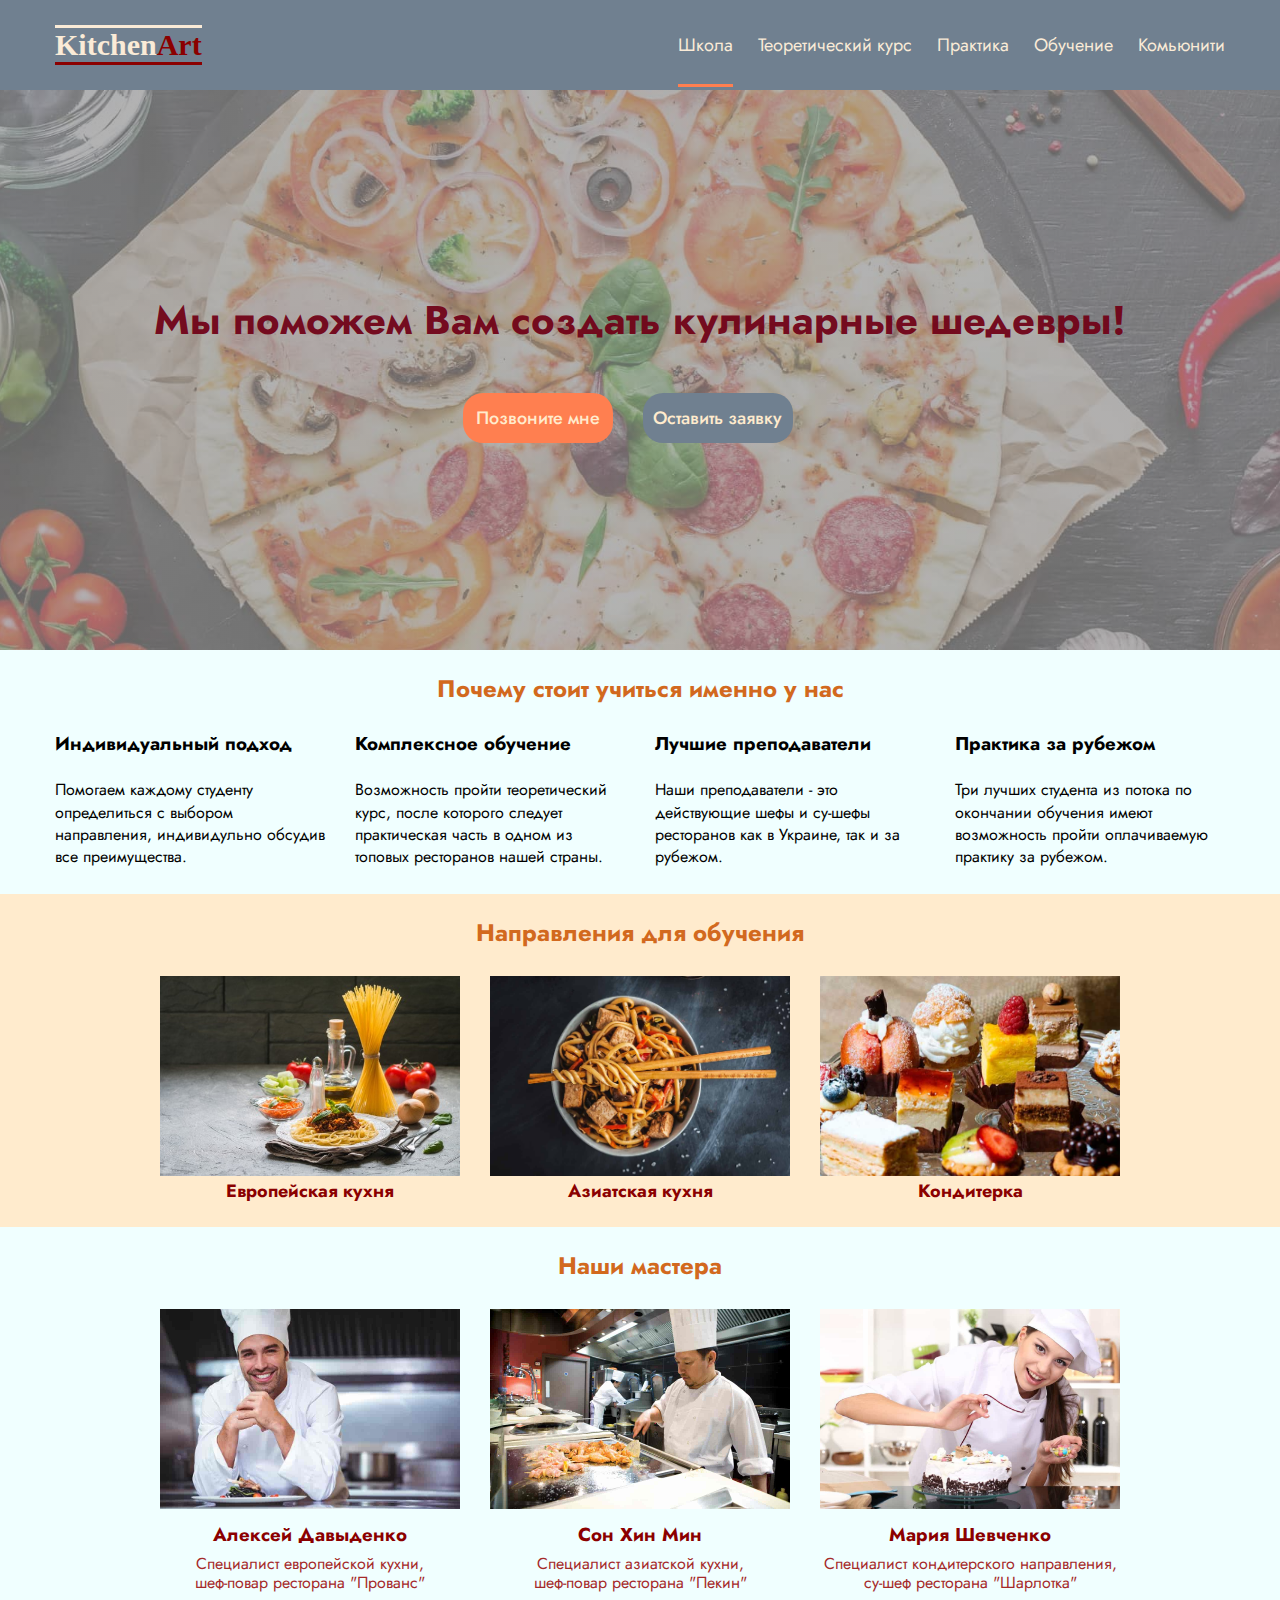
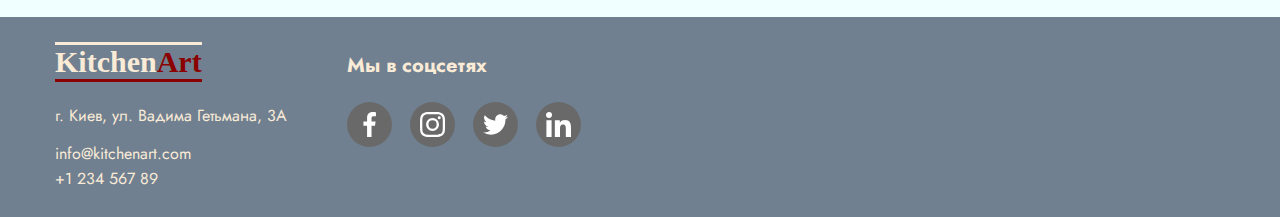
==== commit 318a0409: "добавляет переходы" ====
--- a/index.html
+++ b/index.html
@@ -45,10 +45,19 @@
         <div class="container hero">
           <h1 class="title hero">Мы поможем Вам создать кулинарные шедевры!</h1>
 
-          <button class="button-hero" type="button">Позвоните мне</button>
-          <button class="button-hero other" type="button">
+          <button class="button-hero" type="button" data-modal-open>Позвоните мне</button>
+          <button class="button-hero other" type="button" data-modal-open>
             Оставить заявку
           </button>
+
+          <div class="backdrop is-hidden" data-modal >
+          <div class="modal-wrapper">
+            <button class="modal-button" data-modal-close>
+              <svg width="18" height="18" viewBox="0 0 18 18" fill="none" xmlns="http://www.w3.org/2000/svg">
+              <path d="M15 4.10786L13.8921 3L9.5 7.39214L5.10786 3L4 4.10786L8.39214 8.5L4 12.8921L5.10786 14L9.5 9.60786L13.8921 14L15 12.8921L10.6079 8.5L15 4.10786Z" fill="black"/>
+              </svg>
+            </button>
+          </div>
         </div>
       </section>
 
@@ -243,5 +252,7 @@
         </div>
       </div>
     </footer>
+
+     <script src="./js/modal.js"></script>
   </body>
 </html>
--- a/css/styles.css
+++ b/css/styles.css
@@ -3,7 +3,11 @@
     font-family: 'Jost', sans-serif;
     background-color:whitesmoke;
 }
-    
+   
+html {
+    scroll-behavior: smooth;
+}
+
 /* Утилиты */
 h1, h2, h3, h4, h5, h6,
 p {
@@ -73,6 +77,7 @@
 }
 
 .link.nav {
+    position: relative;
     display: block;
     padding-top: 25px;
     padding-bottom: 25px;
@@ -85,18 +90,28 @@
 color: coral;
 }
 
-.item.nav .current {
-    border-bottom: 2px solid antiquewhite;
-    border-top: 2px solid antiquewhite;
-    color:azure;
-}
+.link.nav.current::after {
+    position: absolute;
+    display: block;
+    content: '';
+    width: 100%;
+    height: 3px;
+    background-color: coral ;
+
+    bottom: -7px;
+    left: 0;
+    
+}
+
 
 .section.hero {
+    display: flex;
     max-width: 1600px;
     min-height: 560px;
     margin-left: auto;
     margin-right: auto;
     text-align: center;
+    align-items: center;
     padding-top: 100px;
     padding-bottom: 100px;
     background-color:cornsilk;
@@ -108,32 +123,58 @@
    
 }
 
-
-/* .section.hero {
-    max-width: 1600px;
-    min-height: 600px;
-    margin-left: auto;
-    margin-right: auto;
-    padding-top: 200px;
-    padding-bottom: 200px;
-    text-align: center;
-    background-color: var(--secondary-background-color);
-    background-image: linear-gradient(to right, rgba(47, 48, 58, 0.4), rgba(47, 48, 58, 0.4)),
-        url(../images/hero-img.jpg);
-
-    background-repeat: no-repeat;
-    background-size: cover;
-    background-position: center;
-
-} */
-
-
+.backdrop {
+top: 0;
+ left: 0;
+  position: fixed;  
+  width: 100%;
+  height: 100%;
+  background-color:  rgba(0, 0, 0, 0.4);
+
+  transition: opacity 250ms cubic-bezier(0.4, 0, 0.2, 1),
+  visibility 250ms cubic-bezier(0.4, 0, 0.2, 1)
+
+}
+
+
+.backdrop.is-hidden {
+    opacity:0;
+    visibility: hidden;
+    pointer-events: none;
+}
+
+.modal-wrapper {
+    position: absolute;
+    width: 500px;
+    height: 500px;
+    background-color: antiquewhite;
+    border-radius: 25px;
+    top: 50%;
+    left: 50%;
+    transform: translate(-50%, -50%);
+}
+
+.modal-button {
+    position: absolute;
+    width: 35px;
+    height: 35px;
+    background-color:coral;
+    border-radius: 50%;
+    top: 20px;
+    right: 20px;
+    cursor: pointer;
+
+    display: flex;
+    align-items: center;
+    justify-content: center;
+}
 
 .title.hero {
     font-size: 40px;
-    color: brown;
+    color: #710217f0;
     margin-bottom: 50px;
 }
+        
 
 .button-hero {  
     margin-right: 25px;
@@ -146,6 +187,9 @@
     color: blanchedalmond ;
     font-size: 18px;
     cursor: pointer;
+
+    transform: scale(1);
+    transition: transform 250ms linear;
 }
 
 .button-hero.other {
@@ -165,7 +209,10 @@
 .button-hero:focus {
     background-color:slategray;
     color: black;
-}
+    transform: scale(1.3);
+}
+
+ 
 
 /* Наши преимущества */
 
@@ -175,6 +222,7 @@
     padding-top: 25px;
 }
 
+
 .title.section {
     color:chocolate;
     text-align: center;
@@ -184,6 +232,7 @@
 .list.benefits {
     display: flex;
     flex-wrap: wrap;
+    
 }
 
 .item.benefits {
@@ -268,14 +317,18 @@
     color: darkred;
 }
 
+
+
 /* ФУТЕР */
 
+
+
 .container.footer {
     display: flex;
     align-items: baseline;
 }
 
-.logo-icon.link {
+.footer .logo-icon {
     margin-bottom: 25px;
 }
 
@@ -324,6 +377,7 @@
 
 .list.networks {
     display: flex;
+    
 }
 
 .item.networks:not(:last-child) {
@@ -340,11 +394,15 @@
     background-color:dimgray;
     color: white;
 
+    transform: scale(1);
+    transition: transform 100ms linear;
+
 } 
 
 .link.networks:hover  {
     background-color:white;
     color:dimgray;
+    transform: scale(1.3);
 }
 
 .icon.facebook,
@@ -356,3 +414,5 @@
 
 
 
+
+
